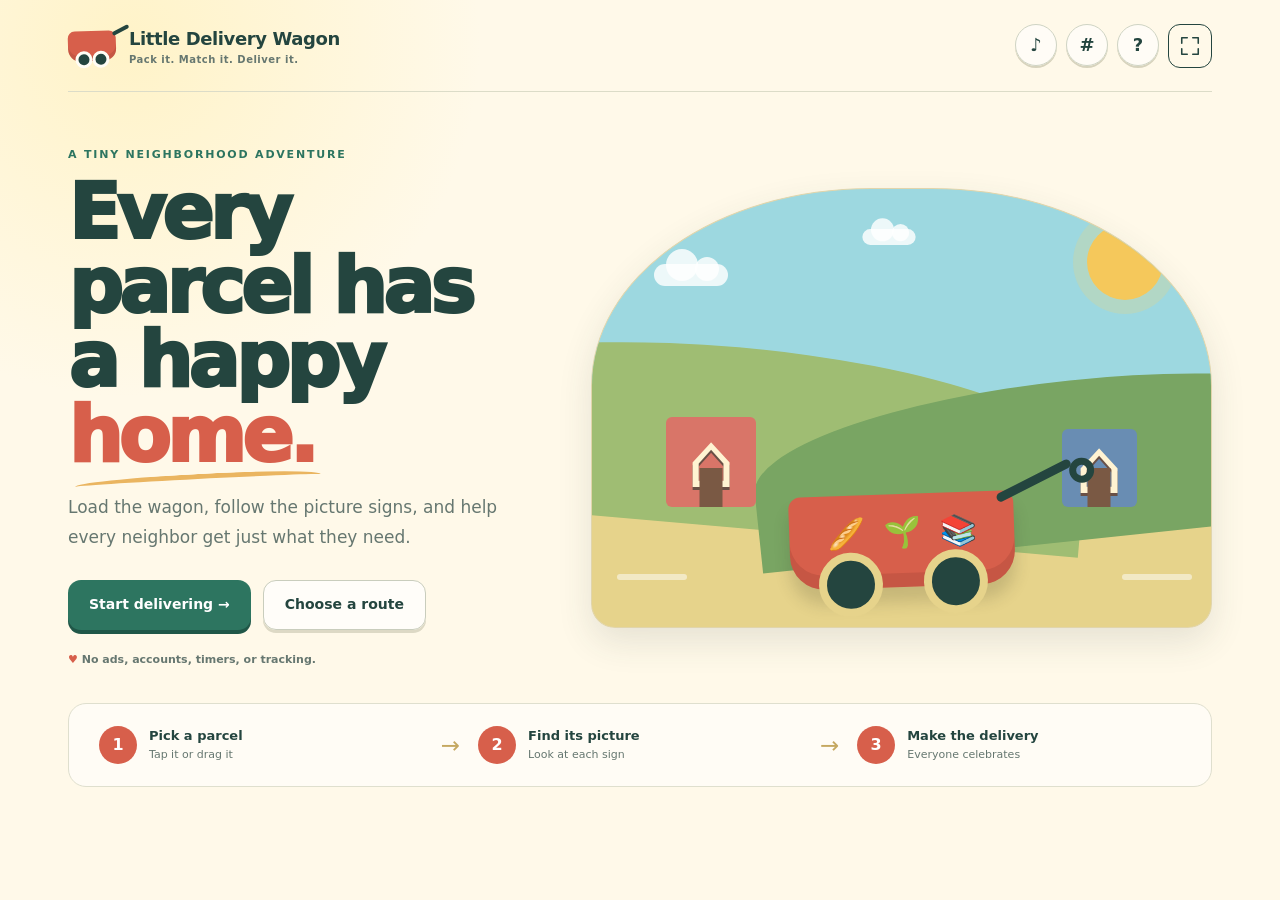
==== little-delivery-wagon/index.html @ 939eff54 "Add matching browser game collection" ====
<!doctype html>
<html lang="en">
<head>
  <meta charset="utf-8">
  <meta name="viewport" content="width=device-width, initial-scale=1, viewport-fit=cover">
  <meta name="theme-color" content="#f9c85b">
  <meta name="description" content="Load a little red wagon and match friendly parcels to eight neighborhood delivery routes.">
  <title>Little Delivery Wagon · Ummah Games</title>
  <link rel="stylesheet" href="styles.css">
<link rel="stylesheet" href="screen.css?v=4">
<link rel="stylesheet" href="procedural.css">
</head>
<body data-ug-game="little-delivery-wagon">
  <a class="skip-link" href="#main">Skip to game</a>
  <div class="app-shell">
    <header class="app-header">
      <button class="brand plain-button" id="homeButton" type="button" aria-label="Go to the Little Delivery Wagon home screen">
        <span class="brand-wagon" aria-hidden="true"><span></span></span>
        <span><strong>Little Delivery Wagon</strong><small>Pack it. Match it. Deliver it.</small></span>
      </button>
      <div class="header-actions">
        <button class="round-button" id="soundButton" type="button" aria-label="Mute sound" aria-pressed="false" title="Sound">♪</button>
        <button class="round-button" id="saveButton" type="button" aria-label="Open save code" title="Save code">#</button>
        <button class="round-button" id="helpButton" type="button" aria-label="How to play" title="How to play">?</button>
      </div>
    </header>

    <main id="main" tabindex="-1">
      <section class="screen home-screen active" id="homeScreen" aria-labelledby="homeTitle">
        <div class="hero">
          <div class="hero-copy">
            <p class="eyebrow">A tiny neighborhood adventure</p>
            <h1 id="homeTitle">Every parcel has<br>a happy <em>home.</em></h1>
            <p>Load the wagon, follow the picture signs, and help every neighbor get just what they need.</p>
            <div class="hero-actions">
              <button class="primary-button" id="continueButton" type="button">Start delivering <span aria-hidden="true">→</span></button>
              <button class="secondary-button" id="routesButton" type="button">Choose a route</button>
            </div>
            <p class="privacy-note"><span aria-hidden="true">♥</span> No ads, accounts, timers, or tracking.</p>
          </div>
          <div class="hero-scene" aria-hidden="true">
            <span class="sun"></span><span class="cloud cloud-one"></span><span class="cloud cloud-two"></span>
            <span class="hill hill-back"></span><span class="hill hill-front"></span>
            <span class="hero-house house-a">⌂</span><span class="hero-house house-b">⌂</span>
            <div class="big-wagon"><span class="wagon-load">🥖&nbsp; 🌱&nbsp; 📚</span><i></i><b></b></div>
            <span class="road-dash dash-one"></span><span class="road-dash dash-two"></span>
          </div>
        </div>
        <div class="how-strip" aria-label="How the game works">
          <div><span>1</span><strong>Pick a parcel</strong><small>Tap it or drag it</small></div>
          <span class="strip-arrow" aria-hidden="true">→</span>
          <div><span>2</span><strong>Find its picture</strong><small>Look at each sign</small></div>
          <span class="strip-arrow" aria-hidden="true">→</span>
          <div><span>3</span><strong>Make the delivery</strong><small>Everyone celebrates</small></div>
        </div>
      </section>

      <section class="screen routes-screen" id="routesScreen" aria-labelledby="routesTitle">
        <div class="screen-heading">
          <button class="back-button" data-screen="home" type="button">← Home</button>
          <div><p class="eyebrow">Eight little journeys</p><h1 id="routesTitle">Choose a route</h1></div>
          <p id="routeProgress">0 of 8 complete</p>
        </div>
        <div class="route-grid" id="routeGrid"></div>
      <section id="generatedSection" class="generated-section" hidden aria-labelledby="generatedTitle">
          <p class="eyebrow">A fresh little challenge</p><h2 id="generatedTitle">Generated levels</h2><p>Choose any level number. The same number and difficulty make the same puzzle, so you can replay it or share your save code. Each level has its own finish. Stop whenever you like.</p>
          <form id="generatedForm" class="generated-form"><label for="generatedNumber">Level number<input id="generatedNumber" type="text" inputmode="numeric" pattern="[1-9][0-9]*" maxlength="60" value="1" autocomplete="off" required></label><label for="generatedDifficulty">Challenge<select id="generatedDifficulty"><option value="0">Gentle · 1</option><option value="1">Gentle · 2</option><option value="2">Gentle · 3</option><option value="3" selected>Thoughtful · 1</option><option value="4">Thoughtful · 2</option><option value="5">Thoughtful · 3</option><option value="6">Tricky · 1</option><option value="7">Tricky · 2</option></select></label><button id="generatedStart" type="button" class="primary">Play this level →</button></form><p id="generatedMessage" role="status"></p>
        </section></section>

      <section class="screen play-screen" id="playScreen" aria-labelledby="levelTitle">
        <div class="play-topbar">
          <button class="back-button" id="leaveButton" type="button">← Routes</button>
          <div class="level-heading"><span id="levelNumber">Route 1 of 8</span><strong id="levelTitle">Morning Bread</strong></div>
          <div class="delivery-progress" id="deliveryProgress" aria-live="polite">0 of 2 delivered</div>
        </div>
        <div class="instruction-card">
          <div><span class="instruction-icon" id="instructionIcon" aria-hidden="true">👋</span><p><strong id="instructionTitle">Choose a parcel</strong><span id="instructionText">Then match it to the same picture on a building.</span></p></div>
          <button class="speak-button" id="speakButton" type="button" aria-label="Read the instruction aloud">Read aloud</button>
        </div>
        <div class="neighborhood-wrap">
          <div class="sky-decor" aria-hidden="true"><span class="play-sun"></span><span class="play-cloud cloud-a"></span><span class="play-cloud cloud-b"></span></div>
          <div class="neighborhood" id="neighborhood" aria-label="Delivery street"></div>
          <div class="street" aria-hidden="true"><span></span><span></span><span></span><span></span><span></span></div>
        </div>
        <section class="wagon-tray" aria-labelledby="wagonTitle">
          <div class="wagon-label"><div class="tiny-wagon" aria-hidden="true"><i></i><b></b></div><div><span>Your wagon</span><strong id="wagonTitle">Choose a parcel</strong></div></div>
          <div class="parcel-list" id="parcelList" role="group" aria-label="Parcels in the wagon"></div>
        </section>
      </section>
    </main>
  </div>

  <dialog class="game-dialog result-dialog" id="resultDialog" aria-labelledby="resultTitle">
    <div class="result-burst" aria-hidden="true">✦</div>
    <p class="eyebrow">Route complete</p>
    <h2 id="resultTitle">Every parcel found its home!</h2>
    <p id="resultMessage">The neighborhood is ready for a lovely morning.</p>
    <div class="result-sticker" id="resultSticker"><span aria-hidden="true">★</span><strong>Kind courier</strong></div>
    <div class="dialog-actions"><button class="secondary-button" id="resultRoutesButton" type="button">All routes</button><button class="primary-button" id="nextButton" type="button">Next route →</button></div>
  <button id="generatedAfterCampaign" type="button" hidden>Try a generated level</button></dialog>

  <dialog class="game-dialog" id="helpDialog" aria-labelledby="helpTitle">
    <button class="dialog-close" data-close="helpDialog" type="button" aria-label="Close">×</button>
    <p class="eyebrow">How to play</p><h2 id="helpTitle">Picture matching for little couriers</h2>
    <ol class="help-steps"><li><span>📦</span><div><strong>Choose a parcel.</strong><p>Tap one, drag one, or use Tab and Enter.</p></div></li><li><span>🏠</span><div><strong>Find the matching sign.</strong><p>Every building shows the parcel it needs.</p></div></li><li><span>♥</span><div><strong>Deliver them all.</strong><p>There is no clock and a mix-up never costs anything.</p></div></li></ol>
    <button class="primary-button full-button" data-close="helpDialog" type="button">Let’s deliver</button>
  </dialog>

  <dialog class="game-dialog save-dialog" id="saveDialog" aria-labelledby="saveTitle">
    <button class="dialog-close" data-close="saveDialog" type="button" aria-label="Close">×</button>
    <p class="eyebrow">Portable progress</p><h2 id="saveTitle">Your delivery code</h2>
    <p>This short code remembers completed routes. Keep it somewhere safe or copy the page link.</p>
    <label for="saveCode">Save code</label><div class="code-row"><input id="saveCode" type="text" autocomplete="off" spellcheck="false"><button id="copyCodeButton" type="button">Copy</button></div>
    <div class="dialog-actions"><button class="secondary-button" id="loadCodeButton" type="button">Load code</button><button class="primary-button" id="copyLinkButton" type="button">Copy game link</button></div>
    <p class="code-status" id="codeStatus" role="status" aria-live="polite"></p>
  </dialog>
  <div class="toast" id="toast" role="status" aria-live="polite"></div>
  <script src="core.js"></script>
  <script src="procedural.js"></script><script src="procedural-ui.js"></script><script src="game.js"></script>
<script src="screen.js?v=4"></script>
</body>
</html>
---- little-delivery-wagon/styles.css ----
:root {
  --cream: #fff9e9;
  --paper: #fffdf5;
  --ink: #24453f;
  --muted: #667770;
  --green: #2d7560;
  --green-dark: #205748;
  --red: #d75f4b;
  --yellow: #f5c85b;
  --line: #dfdfce;
  --shadow: 0 14px 35px rgba(47, 67, 56, .12);
}
* { box-sizing: border-box; }
html { min-height: 100%; background: var(--cream); }
body { margin: 0; min-width: 300px; color: var(--ink); background: radial-gradient(circle at 10% 5%, #fff3c8 0, transparent 22rem), var(--cream); font-family: ui-rounded, "Avenir Next", "Nunito Sans", system-ui, sans-serif; line-height: 1.5; -webkit-font-smoothing: antialiased; }
button, input { font: inherit; }
button { color: inherit; -webkit-tap-highlight-color: transparent; }
button:focus-visible, input:focus-visible { outline: 4px solid #227ea7; outline-offset: 3px; }
.skip-link { position: fixed; z-index: 50; top: -100px; left: 16px; padding: 10px 16px; color: white; background: var(--ink); border-radius: 8px; }
.skip-link:focus { top: 12px; }
main:focus { outline: none; }
.app-shell { width: min(1240px, 100%); min-height: 100vh; margin: auto; padding: 0 clamp(16px, 4vw, 48px) 40px; }
.app-header { min-height: 92px; display: flex; align-items: center; justify-content: space-between; gap: 20px; border-bottom: 1px solid #dcdcc8; }
.plain-button { padding: 0; border: 0; background: none; cursor: pointer; }
.brand { display: flex; align-items: center; gap: 13px; text-align: left; }
.brand > span:last-child { display: grid; }
.brand strong { font-size: 18px; font-weight: 900; letter-spacing: -.4px; }
.brand small { color: var(--muted); font-size: 10px; font-weight: 700; letter-spacing: .5px; }
.brand-wagon { position: relative; width: 48px; height: 30px; display: block; border-radius: 7px 7px 12px 12px; background: var(--red); transform: rotate(-2deg); box-shadow: inset 0 -5px rgba(116, 45, 36, .18); }
.brand-wagon::before, .brand-wagon::after { content: ""; position: absolute; width: 11px; height: 11px; bottom: -7px; border: 3px solid var(--paper); border-radius: 50%; background: var(--ink); }
.brand-wagon::before { left: 7px; }.brand-wagon::after { right: 7px; }
.brand-wagon span { position: absolute; width: 18px; height: 4px; right: -15px; top: 2px; border-radius: 4px; background: var(--ink); transform: rotate(-26deg); transform-origin: left; }
.header-actions { display: flex; gap: 9px; }
.round-button { width: 42px; height: 42px; border: 1px solid #cfd4c4; border-radius: 50%; background: rgba(255,255,255,.6); font-size: 18px; font-weight: 900; cursor: pointer; box-shadow: 0 2px 0 #d7d3bd; }
.round-button:hover { background: white; transform: translateY(-1px); }
.screen { display: none; animation: screen-in .3s ease both; }
.screen.active { display: block; }
@keyframes screen-in { from { opacity: 0; transform: translateY(8px); } }
.hero { min-height: 530px; display: grid; grid-template-columns: .85fr 1.15fr; align-items: center; gap: clamp(25px, 5vw, 75px); padding: 55px 0 35px; }
.eyebrow { margin: 0 0 12px; color: var(--green); font-size: 11px; font-weight: 900; letter-spacing: 1.8px; text-transform: uppercase; }
h1, h2, p { margin-top: 0; }
.hero h1 { margin-bottom: 20px; font-size: clamp(47px, 6.2vw, 76px); line-height: .98; letter-spacing: -4px; font-weight: 950; }
.hero h1 em { color: var(--red); font-style: normal; position: relative; white-space: nowrap; }
.hero h1 em::after { content: ""; position: absolute; left: 3%; right: -3%; height: 8px; bottom: -7px; border-radius: 50%; border-top: 5px solid #eab560; transform: rotate(-3deg); }
.hero-copy > p:not(.eyebrow):not(.privacy-note) { max-width: 510px; color: var(--muted); font-size: 17px; line-height: 1.75; }
.hero-actions, .dialog-actions { display: flex; flex-wrap: wrap; gap: 12px; margin-top: 27px; }
.primary-button, .secondary-button { min-height: 50px; padding: 13px 21px; border-radius: 13px; font-size: 14px; font-weight: 900; cursor: pointer; }
.primary-button { color: white; border: 0; background: var(--green); box-shadow: 0 4px 0 var(--green-dark); }
.primary-button:hover { background: #276852; transform: translateY(-1px); }
.secondary-button { border: 1px solid #c9cdbd; background: rgba(255,255,255,.75); box-shadow: 0 3px 0 #ddd9c5; }
.secondary-button:hover { background: white; }
.primary-button:active, .secondary-button:active { transform: translateY(2px); box-shadow: none; }
.privacy-note { margin: 22px 0 0; color: var(--muted); font-size: 11px; font-weight: 700; }.privacy-note span { color: var(--red); }
.hero-scene { position: relative; height: 440px; overflow: hidden; border: 1px solid #e1d5ab; border-radius: 45% 45% 24px 24px; background: linear-gradient(#9dd8e0 0 58%, #e6d38b 58%); box-shadow: var(--shadow); isolation: isolate; }
.sun, .play-sun { position: absolute; width: 76px; height: 76px; top: 35px; right: 48px; border-radius: 50%; background: var(--yellow); box-shadow: 0 0 0 14px rgba(248,211,102,.22); }
.cloud { position: absolute; width: 74px; height: 22px; border-radius: 30px; background: rgba(255,255,255,.82); }.cloud::before, .cloud::after { content: ""; position: absolute; bottom: 5px; border-radius: 50%; background: inherit; }.cloud::before { width: 32px; height: 32px; left: 12px; }.cloud::after { width: 24px; height: 24px; right: 9px; }
.cloud-one { left: 10%; top: 75px; }.cloud-two { left: 42%; top: 37px; transform: scale(.72); }
.hill { position: absolute; z-index: -1; border-radius: 50% 50% 0 0; }.hill-back { width: 115%; height: 180px; left: -35%; bottom: 100px; background: #9fbd73; transform: rotate(5deg); }.hill-front { width: 105%; height: 160px; right: -31%; bottom: 87px; background: #79a563; transform: rotate(-6deg); }
.hero-house { position: absolute; bottom: 120px; display: grid; place-items: center; width: 90px; height: 90px; border-radius: 6px; color: #fff3d2; font-size: 75px; line-height: 1; text-shadow: 0 3px #695046; }.house-a { left: 12%; background: #d97568; }.house-b { right: 12%; width: 75px; height: 78px; background: #698db3; }
.hero-house::before { content: ""; position: absolute; left: 50%; bottom: 0; width: 23px; height: 39px; background: #7a5944; transform: translateX(-50%); }
.big-wagon { position: absolute; z-index: 5; width: 225px; height: 93px; left: 50%; bottom: 40px; border-radius: 12px 12px 34px 34px; background: var(--red); transform: translateX(-50%) rotate(-2deg); box-shadow: inset 0 -14px rgba(123,45,38,.18), 0 15px 16px rgba(54,58,37,.18); }
.big-wagon::before, .big-wagon::after { content: ""; position: absolute; width: 48px; height: 48px; bottom: -28px; border: 8px solid #e6d38b; border-radius: 50%; background: var(--ink); }.big-wagon::before { left: 28px; }.big-wagon::after { right: 28px; }
.big-wagon i { position: absolute; width: 82px; height: 9px; right: -66px; top: 4px; border-radius: 8px; background: var(--ink); transform: rotate(-25deg); transform-origin: left; }.big-wagon b { position: absolute; width: 25px; height: 25px; right: -82px; top: -30px; border: 7px solid var(--ink); border-radius: 50%; }
.wagon-load { position: absolute; left: 0; right: 0; top: 15px; text-align: center; font-size: 30px; }
.road-dash { position: absolute; height: 6px; bottom: 47px; border-radius: 5px; background: rgba(255,255,255,.5); }.dash-one { width: 70px; left: 4%; }.dash-two { width: 70px; right: 3%; }
.how-strip { display: grid; grid-template-columns: 1fr auto 1fr auto 1fr; align-items: center; gap: 18px; margin-bottom: 40px; padding: 22px 30px; border: 1px solid var(--line); border-radius: 18px; background: rgba(255,255,255,.58); }
.how-strip > div { display: grid; grid-template-columns: 38px 1fr; column-gap: 12px; }.how-strip > div > span { grid-row: 1 / 3; width: 38px; height: 38px; display: grid; place-items: center; border-radius: 50%; color: white; background: var(--red); font-weight: 900; }.how-strip strong, .how-strip small { display: block; }.how-strip strong { font-size: 13px; }.how-strip small { color: var(--muted); font-size: 11px; }.strip-arrow { color: #c5a860; font-size: 23px; }
.screen-heading { display: grid; grid-template-columns: 150px 1fr 150px; align-items: end; padding: 45px 0 28px; text-align: center; }.screen-heading .eyebrow { margin-bottom: 5px; }.screen-heading h1 { margin: 0; font-size: 42px; letter-spacing: -2px; }.screen-heading > p { margin: 0; color: var(--muted); font-size: 12px; font-weight: 800; text-align: right; }
.back-button { justify-self: start; padding: 10px 0; border: 0; background: none; color: var(--green); font-size: 13px; font-weight: 900; cursor: pointer; }.back-button:hover { color: var(--red); }
.route-grid { display: grid; grid-template-columns: repeat(4, minmax(0, 1fr)); gap: 18px; padding-bottom: 35px; }
.route-card { position: relative; min-height: 218px; padding: 22px; overflow: hidden; border: 1px solid #d7dacb; border-radius: 19px; background: rgba(255,255,255,.72); text-align: left; cursor: pointer; box-shadow: 0 5px 0 rgba(79,87,65,.08); }.route-card:not(:disabled):hover { transform: translateY(-4px); box-shadow: var(--shadow); }.route-card:disabled { cursor: not-allowed; opacity: .6; filter: grayscale(.3); }.route-number { color: var(--muted); font-size: 10px; font-weight: 900; text-transform: uppercase; letter-spacing: 1px; }.route-icon { display: block; margin: 15px 0 12px; font-size: 42px; }.route-card strong { display: block; font-size: 19px; line-height: 1.2; }.route-card small { display: block; margin-top: 6px; color: var(--muted); font-size: 11px; }.route-status { position: absolute; right: 14px; top: 14px; width: 27px; height: 27px; display: grid; place-items: center; border-radius: 50%; background: #e4e5d7; font-size: 12px; font-weight: 900; }.route-card.complete .route-status { color: white; background: var(--green); }.route-card.locked .route-status { font-size: 14px; }
.play-topbar { min-height: 84px; display: grid; grid-template-columns: 1fr auto 1fr; align-items: center; border-bottom: 1px solid var(--line); }.level-heading { display: grid; text-align: center; }.level-heading span { color: var(--muted); font-size: 10px; font-weight: 900; text-transform: uppercase; letter-spacing: 1.2px; }.level-heading strong { font-size: 20px; }.delivery-progress { justify-self: end; padding: 8px 13px; border-radius: 30px; background: #e4ecdf; font-size: 11px; font-weight: 900; }
.instruction-card { display: flex; align-items: center; justify-content: space-between; gap: 20px; padding: 14px 18px; border-bottom: 1px solid var(--line); background: rgba(255,255,255,.45); }.instruction-card > div { display: flex; align-items: center; gap: 12px; }.instruction-icon { font-size: 25px; }.instruction-card p { display: grid; margin: 0; }.instruction-card strong { font-size: 14px; }.instruction-card p span { color: var(--muted); font-size: 11px; }.speak-button { flex-shrink: 0; padding: 8px 12px; border: 1px solid #cbd1c1; border-radius: 9px; background: white; font-size: 10px; font-weight: 900; cursor: pointer; }
.neighborhood-wrap { position: relative; min-height: 350px; overflow: hidden; border-inline: 1px solid #d6ddc5; background: linear-gradient(#aedce3 0 66%, #a6bf75 66%); }.sky-decor { position: absolute; inset: 0; overflow: hidden; pointer-events: none; }.play-sun { width: 48px; height: 48px; top: 22px; right: 5%; }.play-cloud { position: absolute; width: 75px; height: 22px; border-radius: 50px; background: rgba(255,255,255,.6); }.play-cloud::before { content: ""; position: absolute; width: 35px; height: 35px; left: 17px; bottom: 3px; border-radius: 50%; background: inherit; }.cloud-a { left: 6%; top: 35px; }.cloud-b { right: 28%; top: 65px; transform: scale(.7); }
.neighborhood { position: relative; z-index: 2; min-height: 305px; display: flex; align-items: end; justify-content: space-around; gap: clamp(8px, 2vw, 24px); padding: 70px 24px 26px; }.destination { position: relative; flex: 1 1 0; max-width: 176px; min-width: 105px; height: 165px; padding: 0 7px 10px; border: 0; border-radius: 13px 13px 5px 5px; background: var(--building-color, #d77a67); color: var(--ink); cursor: pointer; box-shadow: inset 0 -10px rgba(54,45,40,.10), 0 7px 0 rgba(54,67,47,.12); transition: transform .2s, filter .2s; }.destination::before { content: ""; position: absolute; left: -7px; right: -7px; top: -29px; height: 53px; background: #724d3e; clip-path: polygon(50% 0,100% 55%,91% 55%,91% 100%,9% 100%,9% 55%,0 55%); }.destination:hover, .destination.targeted { transform: translateY(-5px); filter: brightness(1.05); }.destination.selected-match { outline: 5px solid var(--yellow); outline-offset: 4px; }.destination.wrong { animation: shake .38s; }.destination.delivered { filter: saturate(.65); cursor: default; }.destination.delivered::after { content: "✓"; position: absolute; top: -43px; right: -12px; width: 34px; height: 34px; display: grid; place-items: center; border-radius: 50%; color: white; background: var(--green); font-weight: 900; box-shadow: 0 3px 0 var(--green-dark); }.building-sign { position: relative; z-index: 2; width: 58px; height: 58px; display: grid; place-items: center; margin: 3px auto 10px; border: 4px solid #fff3d7; border-radius: 50%; background: white; font-size: 29px; box-shadow: 0 3px 0 rgba(68,54,41,.15); }.building-door { position: absolute; left: 50%; bottom: 0; width: 31px; height: 51px; border-radius: 7px 7px 0 0; background: #664b40; transform: translateX(-50%); }.building-window { position: absolute; bottom: 48px; width: 24px; height: 27px; border: 4px solid #fff3d7; background: #a8dce2; }.window-left { left: 12px; }.window-right { right: 12px; }.destination-label { position: absolute; z-index: 3; left: 50%; bottom: -22px; width: max-content; max-width: 125px; padding: 5px 8px; border-radius: 6px; background: #fffdf3; font-size: 9px; font-weight: 900; line-height: 1.1; transform: translateX(-50%); box-shadow: 0 2px 4px rgba(56,53,38,.12); }
.street { position: relative; z-index: 3; height: 45px; display: flex; align-items: center; justify-content: space-around; background: #72817b; border-block: 6px solid #d8c787; }.street span { width: 8%; height: 4px; border-radius: 5px; background: #f1e7be; }
.wagon-tray { position: relative; display: grid; grid-template-columns: 160px 1fr; align-items: center; gap: 20px; min-height: 148px; padding: 19px 26px; border: 1px solid #d8d6c4; border-radius: 0 0 22px 22px; background: #fffdf4; box-shadow: var(--shadow); }.wagon-label { display: flex; align-items: center; gap: 14px; }.wagon-label > div:last-child { display: grid; }.wagon-label span { color: var(--muted); font-size: 9px; font-weight: 900; text-transform: uppercase; letter-spacing: 1px; }.wagon-label strong { font-size: 13px; }.tiny-wagon { position: relative; width: 62px; height: 39px; border-radius: 6px 6px 14px 14px; background: var(--red); }.tiny-wagon::before, .tiny-wagon::after { content: ""; position: absolute; width: 14px; height: 14px; bottom: -9px; border: 4px solid #fffdf4; border-radius: 50%; background: var(--ink); }.tiny-wagon::before { left: 8px; }.tiny-wagon::after { right: 8px; }.tiny-wagon i { position: absolute; right: -28px; top: 2px; width: 35px; height: 5px; border-radius: 5px; background: var(--ink); transform: rotate(-25deg); transform-origin: left; }.tiny-wagon b { position: absolute; right: -35px; top: -14px; width: 13px; height: 13px; border: 4px solid var(--ink); border-radius: 50%; }
.parcel-list { display: flex; flex-wrap: wrap; justify-content: center; gap: 10px; }.parcel { position: relative; width: 95px; min-height: 92px; display: grid; place-items: center; align-content: center; padding: 9px 7px; border: 2px solid #d8d6c6; border-radius: 15px; background: #fff; cursor: grab; box-shadow: 0 4px 0 #ddd8c3; touch-action: none; }.parcel:hover { transform: translateY(-3px); }.parcel:active { cursor: grabbing; }.parcel.selected { border-color: var(--red); outline: 4px solid rgba(215,95,75,.22); transform: translateY(-4px); }.parcel.next-up::before { content: attr(data-order); position: absolute; left: -6px; top: -7px; width: 23px; height: 23px; display: grid; place-items: center; border-radius: 50%; color: white; background: var(--red); font-size: 10px; font-weight: 900; }.parcel.delivered { opacity: .25; transform: scale(.85); pointer-events: none; box-shadow: none; }.parcel-icon { font-size: 32px; line-height: 1.1; }.parcel-name { margin-top: 4px; font-size: 9px; font-weight: 900; line-height: 1.1; text-align: center; }
.game-dialog { width: min(520px, calc(100% - 28px)); padding: 34px; border: 0; border-radius: 24px; color: var(--ink); background: var(--paper); box-shadow: 0 25px 70px rgba(20,45,38,.35); }.game-dialog::backdrop { background: rgba(30,53,47,.6); backdrop-filter: blur(3px); }.game-dialog h2 { margin-bottom: 11px; font-size: 31px; line-height: 1.08; letter-spacing: -1px; }.game-dialog > p:not(.eyebrow):not(.code-status) { color: var(--muted); }.dialog-close { position: absolute; right: 15px; top: 13px; width: 35px; height: 35px; border: 0; border-radius: 50%; background: #edeee4; font-size: 23px; cursor: pointer; }.full-button { width: 100%; margin-top: 18px; }.help-steps { list-style: none; display: grid; gap: 16px; margin: 22px 0; padding: 0; }.help-steps li { display: flex; align-items: center; gap: 15px; }.help-steps li > span { width: 52px; height: 52px; display: grid; place-items: center; flex: 0 0 auto; border-radius: 15px; background: #f3e9c4; font-size: 25px; }.help-steps strong { font-size: 13px; }.help-steps p { margin: 2px 0 0; color: var(--muted); font-size: 11px; }.result-dialog { text-align: center; overflow: visible; }.result-burst { width: 76px; height: 76px; display: grid; place-items: center; margin: -69px auto 19px; border: 7px solid var(--paper); border-radius: 50%; color: white; background: var(--red); font-size: 35px; box-shadow: 0 8px 20px rgba(40,49,37,.18); }.result-sticker { width: fit-content; display: flex; align-items: center; gap: 8px; margin: 22px auto; padding: 8px 14px; border: 2px dashed #d7ad4c; border-radius: 30px; color: #765421; background: #fff0b9; transform: rotate(-2deg); }.result-sticker span { color: #d7932a; font-size: 22px; }.result-sticker strong { font-size: 12px; }.result-dialog .dialog-actions { justify-content: center; }
.save-dialog label { display: block; margin-top: 18px; font-size: 11px; font-weight: 900; }.code-row { display: grid; grid-template-columns: 1fr auto; gap: 8px; }.code-row input { min-width: 0; padding: 12px; border: 2px solid #ced3c4; border-radius: 10px; color: var(--ink); background: white; font-weight: 900; letter-spacing: 1px; text-transform: uppercase; }.code-row button { padding: 0 14px; border: 0; border-radius: 10px; color: white; background: var(--ink); font-size: 11px; font-weight: 900; cursor: pointer; }.code-status { min-height: 22px; margin: 15px 0 0; color: var(--green); font-size: 11px; font-weight: 800; }
.toast { position: fixed; z-index: 100; left: 50%; bottom: 24px; max-width: calc(100% - 32px); padding: 11px 17px; border-radius: 30px; color: white; background: var(--ink); font-size: 12px; font-weight: 800; opacity: 0; pointer-events: none; transform: translate(-50%, 20px); transition: .25s; }.toast.show { opacity: 1; transform: translate(-50%, 0); }
.delivery-flyer { position: fixed; z-index: 90; display: grid; place-items: center; width: 55px; height: 55px; border-radius: 15px; background: white; box-shadow: 0 8px 30px rgba(33,55,48,.25); font-size: 30px; pointer-events: none; transition: transform .5s cubic-bezier(.2,.8,.3,1), opacity .5s; }
[hidden] { display: none !important; }
.tiny-wagon { margin-right: 20px; }
@keyframes shake { 25% { transform: translateX(-7px); } 50% { transform: translateX(7px); } 75% { transform: translateX(-4px); } }
@keyframes celebrate { 50% { transform: translateY(-12px) rotate(2deg); } }
.destination.celebrate { animation: celebrate .5s ease; }

@media (max-width: 900px) {
  .hero { grid-template-columns: 1fr 1fr; gap: 28px; }.hero h1 { font-size: 52px; }.hero-scene { height: 375px; }.route-grid { grid-template-columns: repeat(3, 1fr); }.neighborhood { overflow-x: auto; justify-content: flex-start; padding-inline: 30px; }.destination { flex: 0 0 130px; }.wagon-tray { grid-template-columns: 130px 1fr; padding-inline: 18px; }
}
@media (max-width: 680px) {
  .app-shell { padding-inline: 14px; }.app-header { min-height: 76px; }.brand strong { font-size: 14px; }.brand small { display: none; }.brand-wagon { transform: scale(.82) rotate(-2deg); transform-origin: left center; margin-right: -7px; }.round-button { width: 37px; height: 37px; }.hero { min-height: auto; grid-template-columns: 1fr; padding-top: 35px; text-align: center; }.hero h1 { font-size: clamp(47px, 14vw, 64px); }.hero-copy > p:not(.eyebrow):not(.privacy-note) { margin-inline: auto; }.hero-actions { justify-content: center; }.hero-scene { height: 340px; width: min(490px, 100%); margin: auto; order: -1; }.how-strip { grid-template-columns: 1fr; gap: 10px; text-align: left; }.strip-arrow { display: none; }.screen-heading { grid-template-columns: 1fr auto; align-items: center; padding-top: 30px; }.screen-heading > div { grid-column: 1 / -1; grid-row: 1; margin-bottom: 20px; }.screen-heading .back-button { grid-column: 1; grid-row: 2; }.screen-heading > p { grid-column: 2; grid-row: 2; }.screen-heading h1 { font-size: 34px; }.route-grid { grid-template-columns: repeat(2, 1fr); gap: 12px; }.route-card { min-height: 190px; padding: 17px; }.play-topbar { grid-template-columns: auto 1fr; padding: 8px 0; }.level-heading { text-align: right; }.delivery-progress { grid-column: 1 / -1; justify-self: stretch; text-align: center; margin-top: 7px; }.instruction-card p span { display: none; }.neighborhood-wrap { min-height: 315px; }.neighborhood { min-height: 270px; padding-top: 70px; }.destination { height: 145px; }.wagon-tray { grid-template-columns: 1fr; gap: 12px; padding: 18px 12px 22px; }.wagon-label { justify-content: center; }.parcel { width: 80px; min-height: 80px; }.parcel-icon { font-size: 28px; }
}
@media (max-width: 420px) {
  .brand strong { max-width: 115px; line-height: 1.05; }.header-actions { gap: 5px; }.hero-scene { height: 290px; }.big-wagon { transform: translateX(-50%) scale(.78) rotate(-2deg); transform-origin: center bottom; }.hero-house { transform: scale(.75); transform-origin: center bottom; }.route-grid { grid-template-columns: 1fr 1fr; }.route-card strong { font-size: 16px; }.game-dialog { padding: 28px 22px; }.game-dialog h2 { font-size: 27px; }.dialog-actions > button { flex: 1; }.speak-button { font-size: 0; width: 39px; height: 39px; padding: 0; border-radius: 50%; }.speak-button::after { content: "♪"; font-size: 16px; }.parcel-list { gap: 7px; }.parcel { width: 71px; padding-inline: 4px; }
}
@media (prefers-reduced-motion: reduce) {
  *, *::before, *::after { scroll-behavior: auto !important; animation-duration: .01ms !important; transition-duration: .01ms !important; }
}
---- little-delivery-wagon/screen.css ----
/* Scoped display controls, usable with every game's own visual theme. */
.ug-screen-toggle{box-sizing:border-box!important;display:inline-flex!important;align-items:center;justify-content:center;flex:0 0 44px;width:44px!important;min-width:44px!important;height:44px!important;min-height:44px!important;padding:10px!important;border:1px solid currentColor!important;border-radius:12px!important;background:transparent!important;color:inherit!important;cursor:pointer;touch-action:manipulation;pointer-events:auto;vertical-align:middle}
.ug-screen-toggle svg{display:block!important;width:22px!important;height:22px!important;fill:none!important;stroke:currentColor!important;stroke-width:1.7;stroke-linecap:round;stroke-linejoin:round}
.ug-screen-label,.ug-screen-status:not(.ug-screen-notice){position:absolute;width:1px;height:1px;padding:0;margin:-1px;overflow:hidden;clip-path:inset(50%);white-space:nowrap;border:0}
.ug-screen-toggle:focus-visible,.ug-screen-exit:focus-visible{outline:3px solid #d3a942!important;outline-offset:3px}
.ug-screen-exit{position:fixed;z-index:2147483000;right:max(8px,env(safe-area-inset-right));bottom:max(8px,env(safe-area-inset-bottom));min-height:44px;padding:9px 14px;border:1px solid #688279;border-radius:12px;background:#173e35;color:#fffcef;font:600 13px/1.3 system-ui,sans-serif;box-shadow:0 3px 16px #0003;cursor:pointer;touch-action:manipulation}
.ug-screen-exit[hidden]{display:none!important}
.ug-screen-notice{position:fixed;z-index:2147482999;left:max(12px,env(safe-area-inset-left));bottom:max(64px,calc(env(safe-area-inset-bottom) + 56px));width:min(340px,calc(100% - 24px));margin:0;padding:10px 14px;border-radius:12px;color:#fffcef;background:#173e35;font:13px/1.5 system-ui,sans-serif;pointer-events:none}
html.ug-fullscreen{width:100%;height:100%;min-height:100dvh;overflow:auto}
.ug-fullscreen body{min-height:100dvh}
.ug-fullscreen .shell{max-width:1600px}
/* The exit never covers a canvas: reserve space below its touch controls. */
.ug-fullscreen body{padding-bottom:60px}
.ug-fullscreen body[data-ug-game="swipe"]{padding-bottom:0}
.ug-fullscreen body[data-ug-game="swipe"] .ug-screen-exit{top:max(8px,env(safe-area-inset-top));bottom:auto;right:50%;transform:translateX(50%)}
.ug-fullscreen body[data-ug-game="pearls"] .touch-controls{bottom:76px}
.ug-fullscreen body[data-ug-game="pearls"] .ability-bar{bottom:64px}
/* Long labels wrap rather than stretching phone headers or hiding controls. */
.ug-screen-host{flex-wrap:wrap}
.ug-screen-toggle.ug-screen-secondary{display:none!important}
@media(max-height:570px) and (orientation:landscape){body[data-ug-game="find-the-animal"] .ug-screen-secondary{display:inline-flex!important}}
@media(max-height:570px) and (orientation:landscape){body[data-ug-game="find-the-animal"]:has(#playScreen:not(.active)) .app-header{display:flex}}
@media(max-width:640px) and (max-height:650px){body[data-ug-game="dune-arcanum"] .ug-screen-secondary{display:inline-flex!important}}
@media(min-width:641px) and (max-height:520px){body[data-ug-game="dune-arcanum"] .ug-screen-secondary{display:inline-flex!important}}
@media(max-width:760px){.ug-screen-host{gap:5px!important}.ug-screen-host.ug-screen-host{min-width:0}.ug-screen-toggle{flex-basis:44px}.ug-fullscreen .shell{padding-left:max(12px,env(safe-area-inset-left));padding-right:max(12px,env(safe-area-inset-right))}}
@media(pointer:coarse){.ug-screen-host button,.ug-screen-host a{min-height:44px}.ug-screen-host button{touch-action:manipulation}}
@media(pointer:coarse){body[data-game] .tool,body[data-game] .cell,body[data-game] .direction-pad button,body[data-game] .joint-controls button{min-height:44px;touch-action:manipulation}}
@media(prefers-reduced-motion:reduce){.ug-screen-toggle,.ug-screen-exit{transition:none!important}}
.ug-profile-open{min-width:44px;min-height:44px;padding:8px 12px;border:1px solid currentColor;border-radius:10px;background:transparent;color:inherit;font:600 12px system-ui;cursor:pointer}.ug-profile-dialog{box-sizing:border-box;width:min(92vw,560px);max-height:85dvh;overflow:auto;padding:24px;border:1px solid #cdd5c3;border-radius:18px;background:#fffaf0;color:#243e3a;font:16px/1.6 system-ui}.ug-profile-dialog::backdrop{background:#173e3580}.ug-profile-dialog textarea{box-sizing:border-box;width:100%;font:13px/1.5 monospace;padding:10px}.ug-profile-dialog>div{display:flex;gap:8px;flex-wrap:wrap}.ug-profile-dialog button{min-height:44px;padding:8px 14px;border:1px solid #93a597;border-radius:9px;background:#edf0df;color:#243e3a;cursor:pointer}.ug-profile-dialog:focus-visible{outline:3px solid #2c80aa}.ug-screen-notice{animation:ug-notice-dismiss .2s 5s forwards}@keyframes ug-notice-dismiss{to{opacity:0;visibility:hidden}}
---- little-delivery-wagon/procedural.css ----
.generated-section{margin:24px 0;padding:22px;border:1px solid #d4dfd2;border-radius:20px;background:#eef3e7;color:#24453b}.generated-section p{line-height:1.6;max-width:750px}.generated-form{display:flex;align-items:end;flex-wrap:wrap;gap:12px}.generated-form label{display:grid;gap:6px;font:700 13px/1.5 system-ui;flex:1 1 180px}.generated-form input,.generated-form select{box-sizing:border-box;width:100%;min-width:0;min-height:44px;padding:10px;border:1px solid #9bad9e;border-radius:10px;background:#fffdf5;color:#24453b;font:inherit}.generated-form button{min-height:44px;padding:11px 20px;border:0;border-radius:11px;background:#367d72;color:white;font:700 14px system-ui}.generated-form :focus-visible{outline:3px solid #267ca0;outline-offset:3px}#generatedMessage{font-size:13px}.generated-section [hidden]{display:none!important}@media(max-width:500px){.generated-section{padding:17px}.generated-form label{flex-basis:100%}.generated-form button{width:100%}}

#levelNumber,#nightNumber,#levelTitle,#nightTitle{overflow-wrap:anywhere}
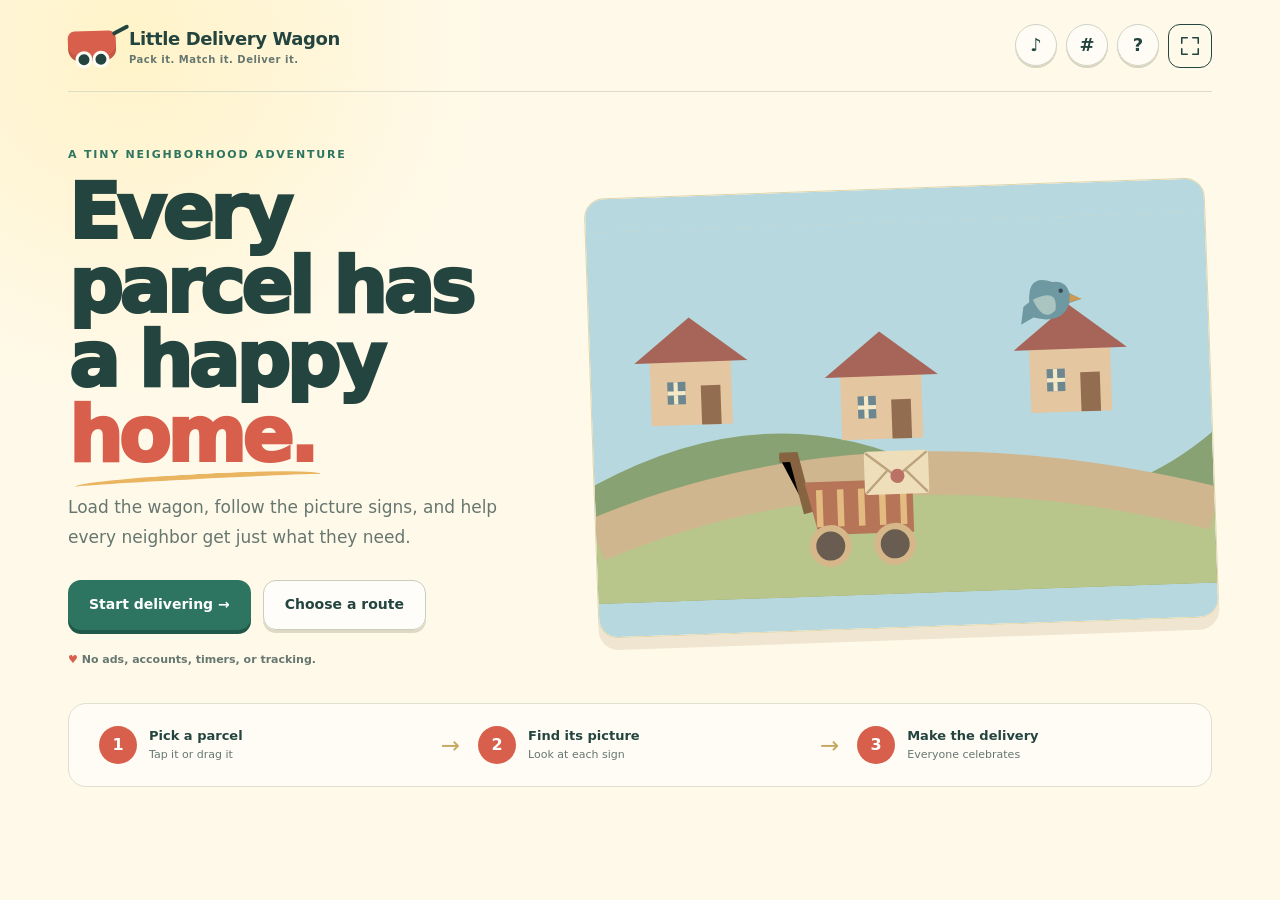
==== commit 48d06ac3: "update games" ====
--- a/little-delivery-wagon/index.html
+++ b/little-delivery-wagon/index.html
@@ -9,7 +9,7 @@
   <link rel="stylesheet" href="styles.css">
 <link rel="stylesheet" href="screen.css?v=4">
 <link rel="stylesheet" href="procedural.css">
-</head>
+<link rel="stylesheet" href="legacy-art.css?v=6"></head>
 <body data-ug-game="little-delivery-wagon">
   <a class="skip-link" href="#main">Skip to game</a>
   <div class="app-shell">
@@ -118,5 +118,5 @@
   <script src="core.js"></script>
   <script src="procedural.js"></script><script src="procedural-ui.js"></script><script src="game.js"></script>
 <script src="screen.js?v=4"></script>
-</body>
+<script src="identities.js?v=6"></script><script src="artwork.js?v=6"></script><script src="legacy-art.js?v=6"></script></body>
 </html>
--- a/little-delivery-wagon/legacy-art.css
+++ b/little-delivery-wagon/legacy-art.css
@@ -0,0 +1,4 @@
+.legacy-world-art{width:100%;max-width:100%;overflow:hidden;border-radius:18px}.legacy-world-art .illustrated-scene{width:100%;height:auto;display:block}.legacy-world-art .scene-object{transform-box:fill-box;transform-origin:center}.legacy-world-art .drift{animation:legacy-drift 5s ease-in-out infinite alternate}.legacy-world-art .twinkle,.legacy-world-art .pearl-glow{animation:legacy-glow 2.5s ease-in-out infinite alternate}.illustrated-edition button{transition:filter .15s}.illustrated-edition button:hover{filter:brightness(1.06)}
+body[data-world=deliverytown] .hero-scene{background:none;border-radius:20px;box-shadow:0 12px 0 #a580552b;transform:rotate(-2deg)}body[data-world=deliverytown] .hero-scene .legacy-world-art{height:100%;display:grid;align-items:center;background:#b7d8df}body[data-world=night-hotel] .hotel-art{padding:0;background:none;display:grid;align-items:center;overflow:hidden;border:7px solid #aa9476;border-radius:48% 48% 8px 8px}body[data-world=night-hotel] .hotel-art .legacy-world-art{border-radius:0}body[data-world=night-hotel] .rooms .room{box-shadow:0 6px 0 #50485d44}body[data-world=wildjournal] .hero-art{padding:0;overflow:hidden;border:8px solid #d7c59c;border-radius:3px;transform:rotate(1deg)}body[data-world=wildjournal] .hero-art .legacy-world-art{border-radius:0}body[data-world=wildjournal] .journal-card{border-radius:3px;border-bottom:5px solid #9ca279}body[data-world=lightlab] .orbit-art{max-width:500px;display:grid;align-items:center;border:1px solid #647f9b;border-radius:32px;background:#1e334a;box-shadow:0 0 80px #7de0ed10}body[data-world=lightlab] .legacy-world-art{border-radius:0}body[data-world=lightlab] .board-wrap{box-shadow:0 0 45px #64d9f41c,0 0 0 4px #253e57}body[data-world=astralatlas] .hero-art{border:8px solid #b19065;box-shadow:0 10px 0 #6b5c4c66;border-radius:45% 45% 4px 4px;overflow:hidden}body[data-world=astralatlas] .hero-art .legacy-world-art{border-radius:0}body[data-world=rescueagency] .legacy-world-art{max-width:390px;border:5px solid #65889a;border-radius:5px;box-shadow:9px 9px 0 #23445333}body[data-world=pearlvoyage] .menu-content>.legacy-world-art{width:230px;margin:0 0 17px;border:3px double #97c5ba80;border-radius:50% 50% 8px 8px}body[data-world=pearlvoyage] .ocean-frame{border:2px solid #a3c3aa55;box-shadow:0 0 0 7px #123a43,0 18px 45px #061e2c66}body[data-world=harvestcut] #panel .hero>.legacy-world-art{max-width:360px;margin-bottom:18px;border:5px solid #c7c89b66;border-radius:20px}body[data-world=harvestcut] .journey-card{border:2px solid #d7d6a180;box-shadow:7px 9px 0 #0c282d55}
+@keyframes legacy-drift{to{translate:9px -5px}}@keyframes legacy-glow{to{opacity:.4;filter:drop-shadow(0 0 8px #e3ecc5)}}@media(max-width:700px){body[data-world=pearlvoyage] .menu-content>.legacy-world-art{width:150px;margin-bottom:12px}body[data-world=harvestcut] #panel .hero>.legacy-world-art{max-width:180px}body[data-world=rescueagency] .legacy-world-art{max-width:250px}body[data-world=lightlab] .orbit-art{min-height:0}.legacy-world-art{max-height:260px}.legacy-world-art .illustrated-scene{max-height:260px;object-fit:contain}}@media(prefers-reduced-motion:reduce){.legacy-world-art *{animation:none!important;transition:none!important}}
+body[data-world=rescueagency] .hero-space>.legacy-world-art{width:100%;max-width:none;height:100%;display:grid;align-items:center;background:#273f54;border:6px solid #75929b;border-radius:20px;box-shadow:none}
